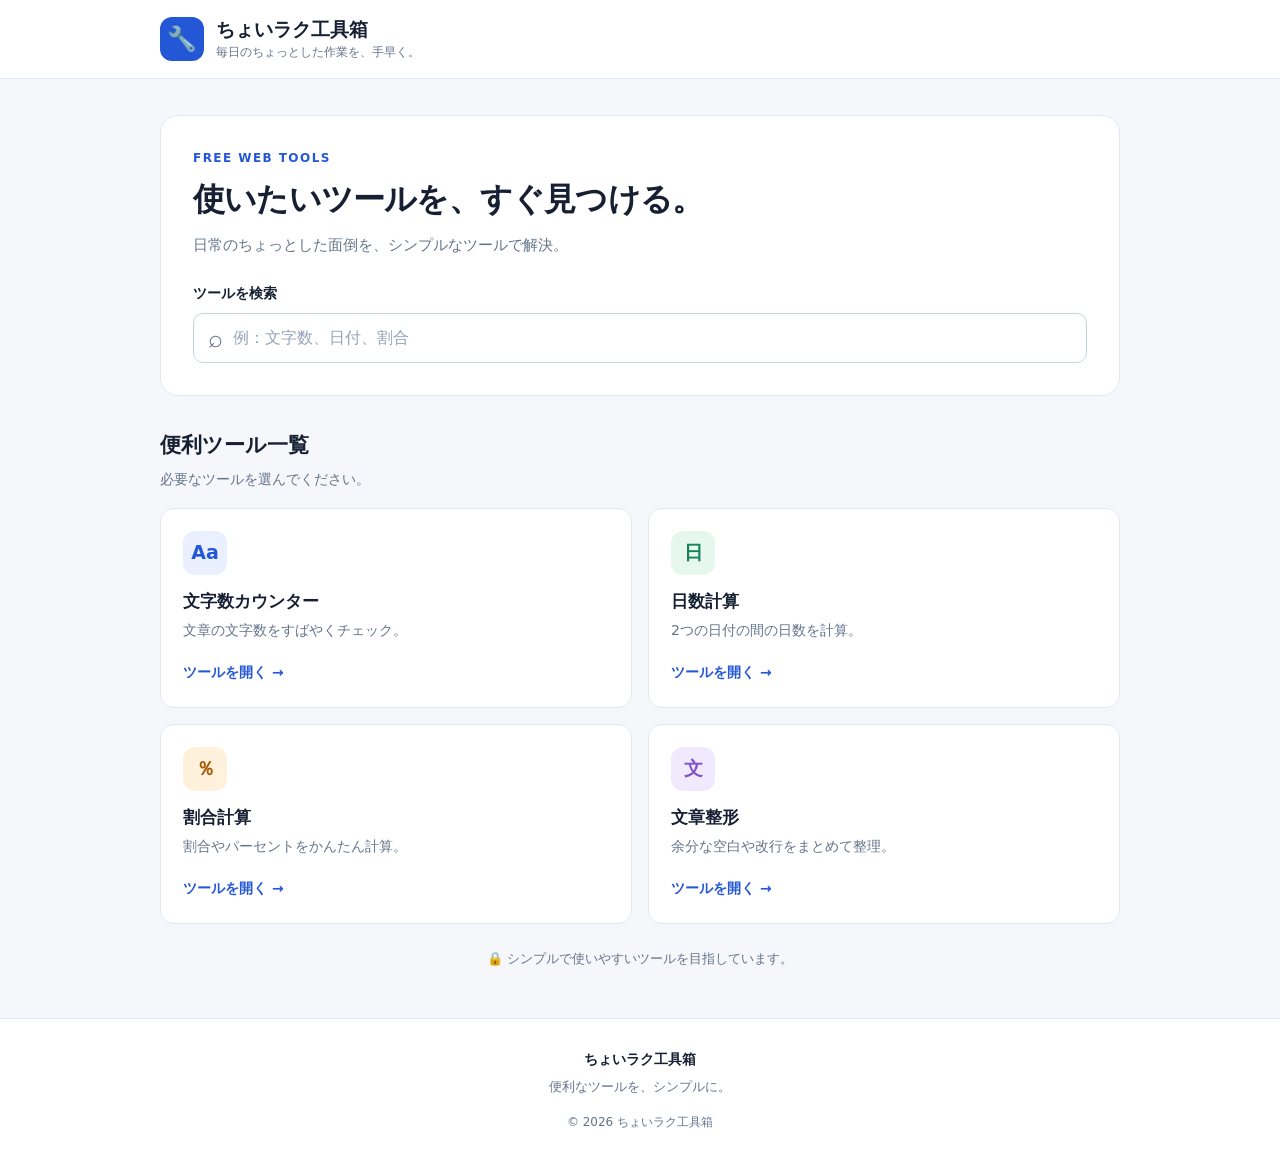
==== index.html @ d3a9d3b0 "first commit" ====
<!DOCTYPE html>
<html lang="ja">

<head>
    <meta charset="UTF-8">
    <meta name="viewport" content="width=device-width, initial-scale=1">

    <meta name="description" content="文字数カウント、日数計算、割合計算など、日常の作業を手早くする無料Webツール集。">

    <meta name="theme-color" content="#2457d6">

    <title>ちょいラク工具箱｜便利な無料Webツール</title>

    <link rel="stylesheet" href="assets/css/style.css">
    <script src="assets/js/main.js" defer></script>
</head>

<body>
    <header class="site-header">
        <div class="container header-inner">
            <a class="brand" href="index.html" aria-label="ちょいラク工具箱 トップページ">
                <span class="brand-icon" aria-hidden="true">🔧</span>
                <span class="brand-text">
                    <span class="brand-name">ちょいラク工具箱</span>
                    <span class="brand-tagline">毎日のちょっとした作業を、手早く。</span>
                </span>
            </a>
        </div>
    </header>

    <main class="container">
        <section class="intro" aria-labelledby="intro-title">
            <p class="eyebrow">FREE WEB TOOLS</p>

            <h1 id="intro-title">使いたいツールを、すぐ見つける。</h1>

            <p class="intro-description">
                日常のちょっとした面倒を、シンプルなツールで解決。
            </p>

            <label class="search-label" for="tool-search">
                ツールを検索
            </label>

            <div class="search-wrapper">
                <span aria-hidden="true">⌕</span>
                <input id="tool-search" class="search-input" type="search" placeholder="例：文字数、日付、割合" autocomplete="off">
            </div>
        </section>

        <section class="tool-section" aria-labelledby="tools-title">
            <div class="section-heading">
                <h2 id="tools-title">便利ツール一覧</h2>
                <p>必要なツールを選んでください。</p>
            </div>

            <div class="tool-grid" id="tool-list">

                <a class="tool-card" href="tools/character-counter.html" data-search="文字数カウンター 文字数 文章 単語 カウント">
                    <span class="tool-icon icon-blue" aria-hidden="true">Aa</span>
                    <span class="tool-card-title">文字数カウンター</span>
                    <span class="tool-card-description">
                        文章の文字数をすばやくチェック。
                    </span>
                    <span class="tool-card-link">ツールを開く <span aria-hidden="true">→</span></span>
                </a>

                <a class="tool-card" href="tools/date-calculator.html" data-search="日数計算 日付 期間 日にち 日付差">
                    <span class="tool-icon icon-green" aria-hidden="true">日</span>
                    <span class="tool-card-title">日数計算</span>
                    <span class="tool-card-description">
                        2つの日付の間の日数を計算。
                    </span>
                    <span class="tool-card-link">ツールを開く <span aria-hidden="true">→</span></span>
                </a>

                <a class="tool-card" href="tools/percentage-calculator.html" data-search="割合計算 パーセント ％ 増減率 比率">
                    <span class="tool-icon icon-orange" aria-hidden="true">％</span>
                    <span class="tool-card-title">割合計算</span>
                    <span class="tool-card-description">
                        割合やパーセントをかんたん計算。
                    </span>
                    <span class="tool-card-link">ツールを開く <span aria-hidden="true">→</span></span>
                </a>

                <a class="tool-card" href="tools/text-formatter.html" data-search="文章整形 テキスト 空白 改行 整理 文字">
                    <span class="tool-icon icon-purple" aria-hidden="true">文</span>
                    <span class="tool-card-title">文章整形</span>
                    <span class="tool-card-description">
                        余分な空白や改行をまとめて整理。
                    </span>
                    <span class="tool-card-link">ツールを開く <span aria-hidden="true">→</span></span>
                </a>

            </div>

            <p class="empty-message" id="empty-message" role="status" hidden>
                該当するツールが見つかりませんでした。
                別のキーワードで検索してください。
            </p>
        </section>

        <p class="privacy-note">
            <span aria-hidden="true">🔒</span>
            シンプルで使いやすいツールを目指しています。
        </p>
    </main>

    <footer class="site-footer">
        <div class="container footer-inner">
            <a href="index.html" class="footer-brand">ちょいラク工具箱</a>
            <p>便利なツールを、シンプルに。</p>
            <small>&copy; <span id="current-year"></span> ちょいラク工具箱</small>
        </div>
    </footer>
</body>

</html>
---- assets/css/style.css ----
/* ========================================
   ちょいラク工具箱 - 共通スタイル
   ======================================== */

:root {
    color-scheme: light;

    --color-primary: #2457d6;
    --color-primary-hover: #1946b8;
    --color-text: #172033;
    --color-muted: #64748b;
    --color-border: #e2e8f0;
    --color-background: #f5f7fa;
    --color-surface: #ffffff;

    --radius-card: 14px;
    --radius-input: 10px;
    --content-width: 960px;
}

* {
    box-sizing: border-box;
}

html {
    min-width: 320px;
    scroll-behavior: smooth;
}

body {
    margin: 0;
    color: var(--color-text);
    background: var(--color-background);
    font-family:
        system-ui,
        -apple-system,
        BlinkMacSystemFont,
        "Segoe UI",
        "Noto Sans JP",
        sans-serif;
    line-height: 1.7;
}

a {
    color: inherit;
    text-decoration: none;
}

button,
input {
    font: inherit;
}

.container {
    width: min(var(--content-width), calc(100% - 40px));
    margin-inline: auto;
}

/* ヘッダー */

.site-header {
    background: var(--color-surface);
    border-bottom: 1px solid var(--color-border);
}

.header-inner {
    display: flex;
    align-items: center;
    min-height: 78px;
}

.brand {
    display: inline-flex;
    align-items: center;
    gap: 12px;
}

.brand-icon {
    display: grid;
    place-items: center;
    width: 44px;
    height: 44px;
    border-radius: 12px;
    background: var(--color-primary);
    font-size: 24px;
}

.brand-text {
    display: flex;
    flex-direction: column;
}

.brand-name {
    font-size: 19px;
    font-weight: 750;
    line-height: 1.4;
}

.brand-tagline {
    color: var(--color-muted);
    font-size: 12px;
}

/* メインの紹介エリア */

main {
    padding-top: 36px;
    padding-bottom: 48px;
}

.intro {
    padding: 32px;
    background: var(--color-surface);
    border: 1px solid var(--color-border);
    border-radius: 18px;
}

.eyebrow {
    margin: 0 0 8px;
    color: var(--color-primary);
    font-size: 12px;
    font-weight: 750;
    letter-spacing: 0.12em;
}

.intro h1 {
    margin: 0;
    font-size: clamp(24px, 4vw, 32px);
    line-height: 1.45;
    letter-spacing: -0.025em;
}

.intro-description {
    margin: 10px 0 24px;
    color: var(--color-muted);
    font-size: 15px;
}

/* 検索欄 */

.search-label {
    display: block;
    margin-bottom: 7px;
    font-size: 14px;
    font-weight: 650;
}

.search-wrapper {
    display: flex;
    align-items: center;
    gap: 10px;
    padding: 0 14px;
    border: 1px solid #cbd5e1;
    border-radius: var(--radius-input);
    background: var(--color-surface);
}

.search-wrapper>span {
    color: var(--color-muted);
    font-size: 25px;
    line-height: 1;
}

.search-input {
    width: 100%;
    min-width: 0;
    min-height: 48px;
    padding: 10px 0;
    border: 0;
    outline: none;
    color: var(--color-text);
    background: transparent;
    font-size: 16px;
}

.search-wrapper:focus-within {
    outline: 2px solid var(--color-primary);
    outline-offset: 2px;
}

.search-input::placeholder {
    color: #94a3b8;
}

/* ツール一覧 */

.tool-section {
    margin-top: 32px;
}

.section-heading {
    margin-bottom: 16px;
}

.section-heading h2 {
    margin: 0;
    font-size: 21px;
}

.section-heading p {
    margin: 4px 0 0;
    color: var(--color-muted);
    font-size: 14px;
}

.tool-grid {
    display: grid;
    grid-template-columns: repeat(2, minmax(0, 1fr));
    gap: 16px;
}

.tool-card {
    display: flex;
    flex-direction: column;
    align-items: flex-start;
    min-width: 0;
    min-height: 200px;
    padding: 22px;
    background: var(--color-surface);
    border: 1px solid var(--color-border);
    border-radius: var(--radius-card);
    transition:
        border-color 0.15s ease,
        box-shadow 0.15s ease,
        transform 0.15s ease;
}

.tool-card:hover {
    border-color: var(--color-primary);
    box-shadow: 0 5px 18px rgb(23 32 51 / 6%);
    transform: translateY(-2px);
}

.tool-card:focus-visible,
.brand:focus-visible,
.footer-brand:focus-visible {
    outline: 3px solid var(--color-primary);
    outline-offset: 4px;
}

.tool-icon {
    display: grid;
    place-items: center;
    width: 44px;
    height: 44px;
    margin-bottom: 12px;
    border-radius: 12px;
    font-size: 19px;
    font-weight: 750;
}

.icon-blue {
    color: #2457d6;
    background: #eaf0ff;
}

.icon-green {
    color: #16835d;
    background: #e5f7ef;
}

.icon-orange {
    color: #a65d0a;
    background: #fff1dc;
}

.icon-purple {
    color: #8154c8;
    background: #f1eaff;
}

.tool-card-title {
    font-size: 17px;
    font-weight: 750;
}

.tool-card-description {
    margin-top: 4px;
    color: var(--color-muted);
    font-size: 14px;
}

.tool-card-link {
    margin-top: auto;
    padding-top: 16px;
    color: var(--color-primary);
    font-size: 14px;
    font-weight: 700;
}

.tool-card[hidden] {
    display: none;
}

.empty-message {
    margin: 20px 0 0;
    padding: 20px;
    border: 1px solid var(--color-border);
    border-radius: var(--radius-card);
    color: var(--color-muted);
    background: var(--color-surface);
    text-align: center;
}

.empty-message[hidden] {
    display: none;
}

/* 補足メッセージ */

.privacy-note {
    margin: 24px 0 0;
    color: var(--color-muted);
    font-size: 13px;
    text-align: center;
}

/* フッター */

.site-footer {
    padding: 26px 0;
    border-top: 1px solid var(--color-border);
    background: var(--color-surface);
    text-align: center;
}

.footer-inner p {
    margin: 4px 0;
    color: var(--color-muted);
    font-size: 13px;
}

.footer-brand {
    font-size: 14px;
    font-weight: 750;
}

.footer-inner small {
    display: block;
    margin-top: 14px;
    color: var(--color-muted);
    font-size: 12px;
}

/* スマートフォン */

@media (max-width: 600px) {
    .container {
        width: calc(100% - 28px);
    }

    .header-inner {
        min-height: 70px;
    }

    .brand-icon {
        width: 40px;
        height: 40px;
    }

    .brand-name {
        font-size: 17px;
    }

    .brand-tagline {
        font-size: 11px;
    }

    main {
        padding-top: 20px;
        padding-bottom: 32px;
    }

    .intro {
        padding: 22px 18px;
        border-radius: 14px;
    }

    .intro h1 {
        font-size: 25px;
    }

    .intro-description {
        font-size: 14px;
    }

    .tool-section {
        margin-top: 26px;
    }

    .tool-grid {
        grid-template-columns: 1fr;
        gap: 12px;
    }

    .tool-card {
        min-height: 180px;
        padding: 18px;
    }
}

/* 動きを減らす設定を利用している場合 */

@media (prefers-reduced-motion: reduce) {
    html {
        scroll-behavior: auto;
    }

    *,
    *::before,
    *::after {
        transition-duration: 0.01ms !important;
        animation-duration: 0.01ms !important;
        animation-iteration-count: 1 !important;
    }
}
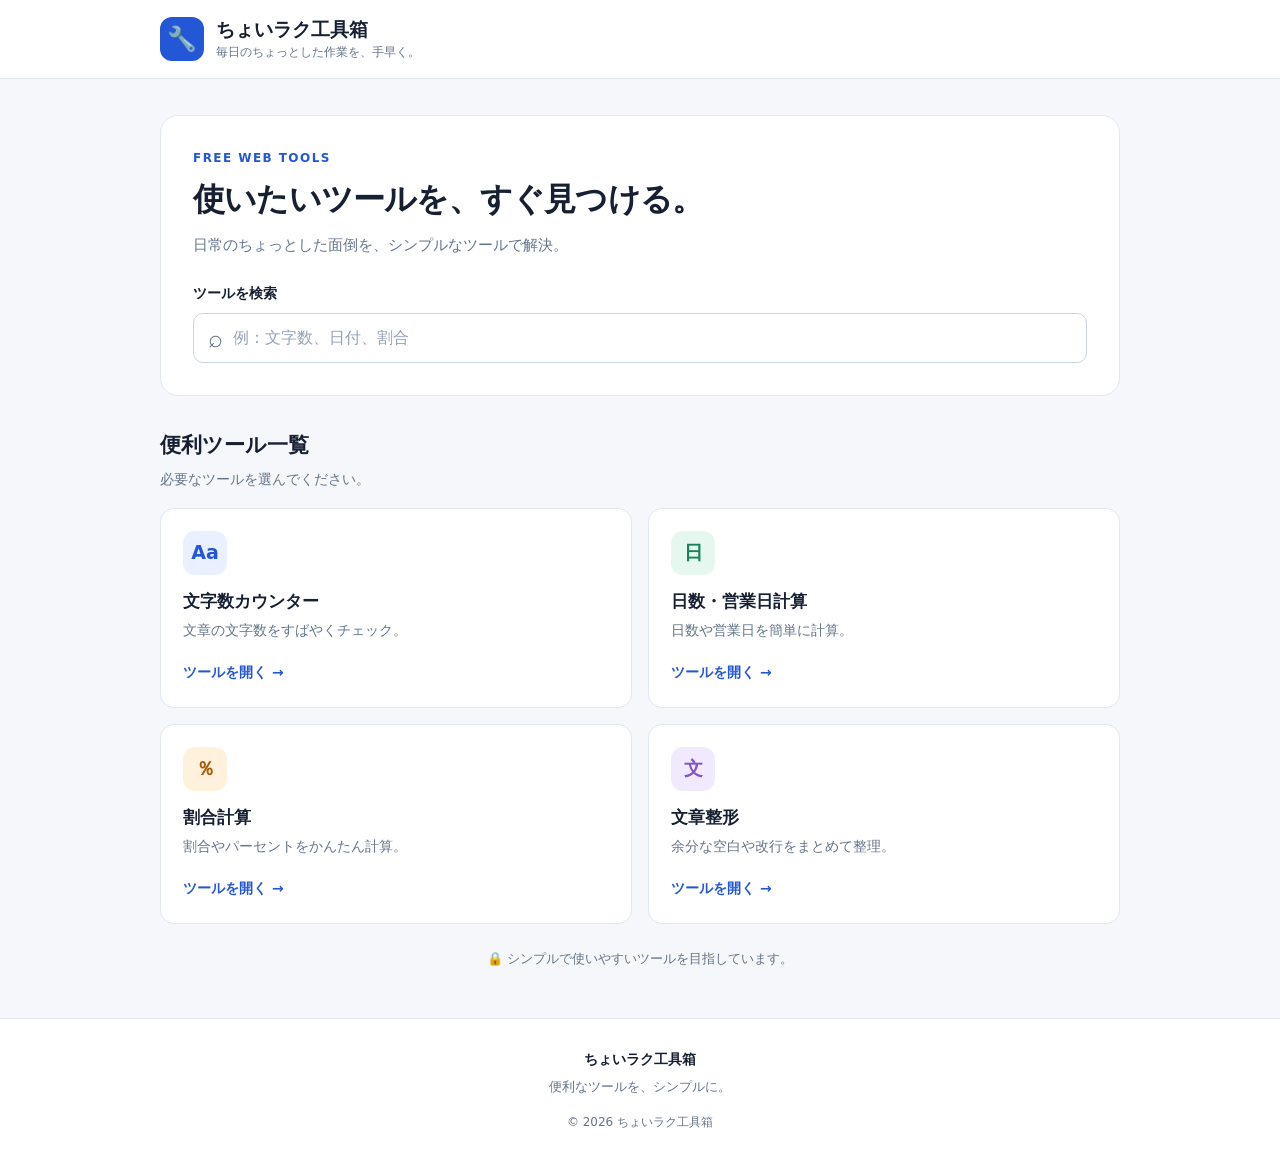
==== commit 604847a6: "feat: add date calculator tool" ====
--- a/index.html
+++ b/index.html
@@ -67,9 +67,9 @@
 
                 <a class="tool-card" href="tools/date-calculator.html" data-search="日数計算 日付 期間 日にち 日付差">
                     <span class="tool-icon icon-green" aria-hidden="true">日</span>
-                    <span class="tool-card-title">日数計算</span>
+                    <span class="tool-card-title">日数・営業日計算</span>
                     <span class="tool-card-description">
-                        2つの日付の間の日数を計算。
+                        日数や営業日を簡単に計算。
                     </span>
                     <span class="tool-card-link">ツールを開く <span aria-hidden="true">→</span></span>
                 </a>
